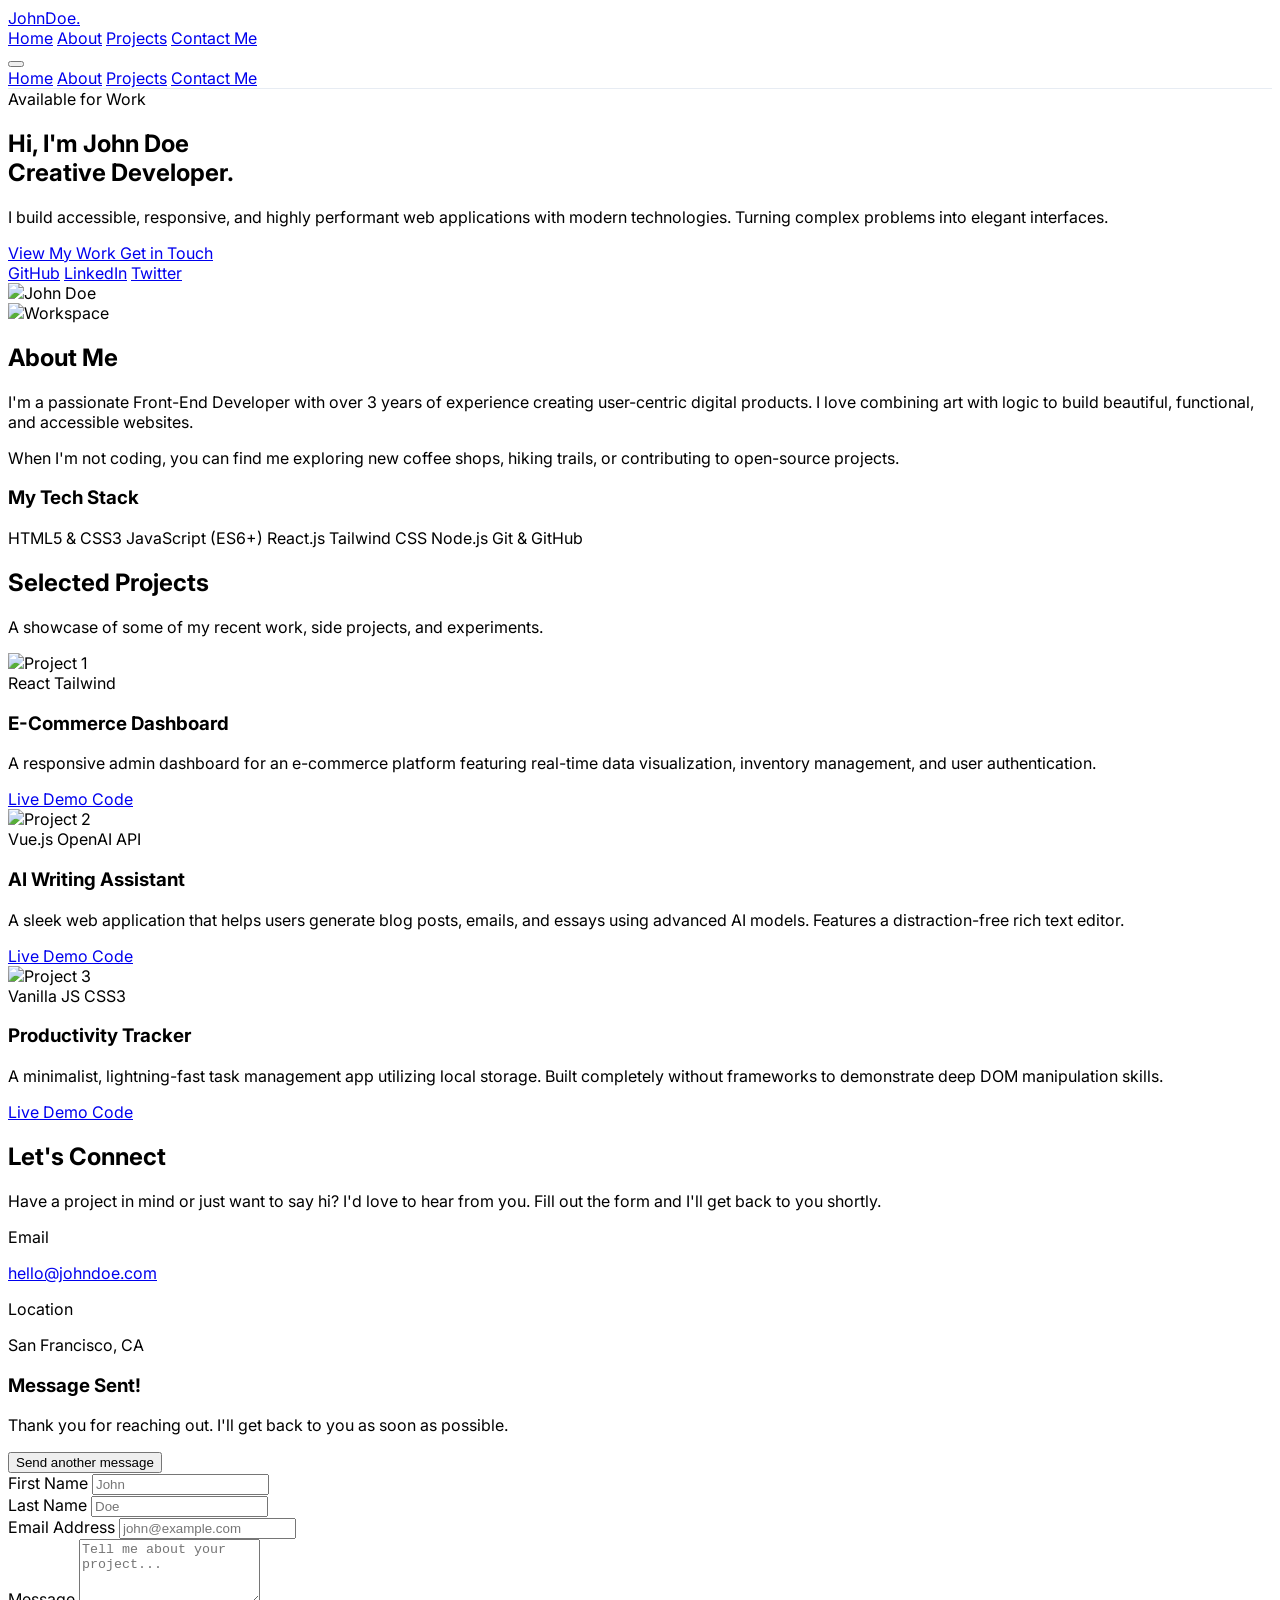
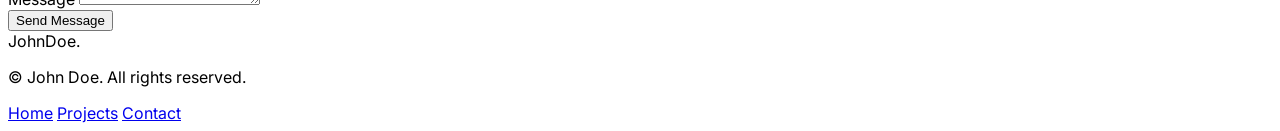
==== index.html @ 9e0f0db7 "Rename modern_portfolio.html to index.html" ====
<!DOCTYPE html>
<html lang="en" class="scroll-smooth">
<head>
    <meta charset="UTF-8">
    <meta name="viewport" content="width=device-width, initial-scale=1.0">
    <title>My Portfolio</title>
    <!-- Tailwind CSS -->
    <script src="https://cdn.tailwindcss.com"></script>
    <!-- Google Fonts: Inter -->
    <link href="https://fonts.googleapis.com/css2?family=Inter:wght@300;400;500;600;700&display=swap" rel="stylesheet">
    <!-- Lucide Icons -->
    <script src="https://unpkg.com/lucide@latest"></script>
    
    <script>
        tailwind.config = {
            theme: {
                extend: {
                    fontFamily: {
                        sans: ['Inter', 'sans-serif'],
                    },
                    colors: {
                        brand: {
                            50: '#eff6ff',
                            100: '#dbeafe',
                            500: '#3b82f6',
                            600: '#2563eb',
                            900: '#1e3a8a',
                        }
                    }
                }
            }
        }
    </script>
    <style>
        /* Custom styles for things Tailwind is too verbose for */
        body { font-family: 'Inter', sans-serif; }
        .glass-nav {
            background: rgba(255, 255, 255, 0.8);
            backdrop-filter: blur(10px);
            border-bottom: 1px solid rgba(226, 232, 240, 0.8);
        }
    </style>
</head>
<body class="bg-slate-50 text-slate-900 antialiased selection:bg-brand-500 selection:text-white">

    <!-- Navigation -->
    <nav class="fixed w-full z-50 glass-nav transition-all duration-300">
        <div class="max-w-6xl mx-auto px-4 sm:px-6 lg:px-8">
            <div class="flex justify-between items-center h-16">
                <!-- Logo -->
                <div class="flex-shrink-0 flex items-center">
                    <a href="#home" class="text-xl font-bold text-slate-800 tracking-tight">John<span class="text-brand-600">Doe.</span></a>
                </div>
                <!-- Desktop Menu -->
                <div class="hidden md:flex space-x-8 items-center">
                    <a href="#home" class="text-sm font-medium text-slate-600 hover:text-brand-600 transition-colors">Home</a>
                    <a href="#about" class="text-sm font-medium text-slate-600 hover:text-brand-600 transition-colors">About</a>
                    <a href="#projects" class="text-sm font-medium text-slate-600 hover:text-brand-600 transition-colors">Projects</a>
                    <a href="#contact" class="px-4 py-2 text-sm font-medium text-white bg-slate-900 hover:bg-brand-600 rounded-lg transition-all shadow-sm">Contact Me</a>
                </div>
                <!-- Mobile Menu Button -->
                <div class="md:hidden flex items-center">
                    <button id="mobile-menu-btn" class="text-slate-600 hover:text-slate-900 focus:outline-none p-2">
                        <i data-lucide="menu" class="w-6 h-6"></i>
                    </button>
                </div>
            </div>
        </div>
        <!-- Mobile Menu (Hidden by default) -->
        <div id="mobile-menu" class="hidden md:hidden bg-white border-t border-slate-100 shadow-lg absolute w-full">
            <div class="px-4 pt-2 pb-6 space-y-2 flex flex-col">
                <a href="#home" class="mobile-link block px-3 py-3 text-base font-medium text-slate-700 hover:text-brand-600 hover:bg-slate-50 rounded-md">Home</a>
                <a href="#about" class="mobile-link block px-3 py-3 text-base font-medium text-slate-700 hover:text-brand-600 hover:bg-slate-50 rounded-md">About</a>
                <a href="#projects" class="mobile-link block px-3 py-3 text-base font-medium text-slate-700 hover:text-brand-600 hover:bg-slate-50 rounded-md">Projects</a>
                <a href="#contact" class="mobile-link block px-3 py-3 text-base font-medium text-brand-600 hover:bg-brand-50 rounded-md">Contact Me</a>
            </div>
        </div>
    </nav>

    <!-- Hero Section -->
    <section id="home" class="pt-32 pb-20 md:pt-40 md:pb-28 max-w-6xl mx-auto px-4 sm:px-6 lg:px-8 min-h-screen flex items-center">
        <div class="flex flex-col-reverse md:flex-row items-center justify-between gap-12 w-full">
            <!-- Text Content -->
            <div class="flex-1 text-center md:text-left">
                <span class="inline-block py-1 px-3 rounded-full bg-brand-100 text-brand-600 text-sm font-semibold mb-4 tracking-wide">Available for Work</span>
                <h1 class="text-4xl sm:text-5xl lg:text-6xl font-extrabold text-slate-900 leading-tight mb-6">
                    Hi, I'm <span class="text-transparent bg-clip-text bg-gradient-to-r from-brand-600 to-blue-400">John Doe</span><br>
                    Creative Developer.
                </h1>
                <p class="text-lg sm:text-xl text-slate-600 mb-8 max-w-2xl mx-auto md:mx-0">
                    I build accessible, responsive, and highly performant web applications with modern technologies. Turning complex problems into elegant interfaces.
                </p>
                <div class="flex flex-col sm:flex-row gap-4 justify-center md:justify-start">
                    <a href="#projects" class="px-8 py-3.5 text-base font-medium text-white bg-slate-900 hover:bg-brand-600 rounded-xl transition-all shadow-md hover:shadow-lg flex items-center justify-center gap-2">
                        View My Work <i data-lucide="arrow-right" class="w-4 h-4"></i>
                    </a>
                    <a href="#contact" class="px-8 py-3.5 text-base font-medium text-slate-700 bg-white border border-slate-200 hover:border-slate-300 hover:bg-slate-50 rounded-xl transition-all shadow-sm flex items-center justify-center">
                        Get in Touch
                    </a>
                </div>
                
                <!-- Social Links -->
                <div class="mt-10 flex items-center justify-center md:justify-start gap-6">
                    <a href="#" class="text-slate-400 hover:text-slate-900 transition-colors"><i data-lucide="github" class="w-6 h-6"></i><span class="sr-only">GitHub</span></a>
                    <a href="#" class="text-slate-400 hover:text-[#0A66C2] transition-colors"><i data-lucide="linkedin" class="w-6 h-6"></i><span class="sr-only">LinkedIn</span></a>
                    <a href="#" class="text-slate-400 hover:text-[#1DA1F2] transition-colors"><i data-lucide="twitter" class="w-6 h-6"></i><span class="sr-only">Twitter</span></a>
                </div>
            </div>
            
            <!-- Profile Picture Placeholder -->
            <div class="flex-1 w-full max-w-md md:max-w-full flex justify-center md:justify-end relative">
                <!-- Decorative blob/background -->
                <div class="absolute w-72 h-72 bg-brand-100 rounded-full mix-blend-multiply filter blur-2xl opacity-70 animate-blob"></div>
                <div class="absolute w-72 h-72 bg-blue-100 rounded-full mix-blend-multiply filter blur-2xl opacity-70 animate-blob animation-delay-2000 -bottom-8 -left-4"></div>
                
                <!-- Actual Image -->
                <img src="https://placehold.co/500x500/cbd5e1/475569?text=Profile\nPicture" alt="John Doe" class="relative z-10 w-64 h-64 sm:w-80 sm:h-80 object-cover rounded-3xl shadow-2xl border-4 border-white rotate-3 hover:rotate-0 transition-transform duration-500">
            </div>
        </div>
    </section>

    <!-- About Section -->
    <section id="about" class="py-20 bg-white border-y border-slate-100">
        <div class="max-w-6xl mx-auto px-4 sm:px-6 lg:px-8">
            <div class="grid grid-cols-1 md:grid-cols-2 gap-12 items-center">
                <div class="order-2 md:order-1">
                    <img src="https://placehold.co/600x700/f8fafc/64748b?text=Workspace\nImage" alt="Workspace" class="rounded-3xl shadow-lg w-full h-auto object-cover">
                </div>
                <div class="order-1 md:order-2">
                    <h2 class="text-3xl font-bold text-slate-900 mb-6 relative inline-block">
                        About Me
                        <span class="absolute -bottom-2 left-0 w-1/2 h-1 bg-brand-500 rounded-full"></span>
                    </h2>
                    <p class="text-slate-600 text-lg mb-6 leading-relaxed">
                        I'm a passionate Front-End Developer with over 3 years of experience creating user-centric digital products. I love combining art with logic to build beautiful, functional, and accessible websites.
                    </p>
                    <p class="text-slate-600 text-lg mb-8 leading-relaxed">
                        When I'm not coding, you can find me exploring new coffee shops, hiking trails, or contributing to open-source projects.
                    </p>
                    
                    <h3 class="text-xl font-semibold text-slate-900 mb-4">My Tech Stack</h3>
                    <div class="flex flex-wrap gap-3">
                        <span class="px-4 py-2 bg-slate-100 text-slate-700 rounded-lg text-sm font-medium hover:bg-brand-50 hover:text-brand-600 transition-colors cursor-default">HTML5 & CSS3</span>
                        <span class="px-4 py-2 bg-slate-100 text-slate-700 rounded-lg text-sm font-medium hover:bg-brand-50 hover:text-brand-600 transition-colors cursor-default">JavaScript (ES6+)</span>
                        <span class="px-4 py-2 bg-slate-100 text-slate-700 rounded-lg text-sm font-medium hover:bg-brand-50 hover:text-brand-600 transition-colors cursor-default">React.js</span>
                        <span class="px-4 py-2 bg-slate-100 text-slate-700 rounded-lg text-sm font-medium hover:bg-brand-50 hover:text-brand-600 transition-colors cursor-default">Tailwind CSS</span>
                        <span class="px-4 py-2 bg-slate-100 text-slate-700 rounded-lg text-sm font-medium hover:bg-brand-50 hover:text-brand-600 transition-colors cursor-default">Node.js</span>
                        <span class="px-4 py-2 bg-slate-100 text-slate-700 rounded-lg text-sm font-medium hover:bg-brand-50 hover:text-brand-600 transition-colors cursor-default">Git & GitHub</span>
                    </div>
                </div>
            </div>
        </div>
    </section>

    <!-- Projects Section -->
    <section id="projects" class="py-24 bg-slate-50">
        <div class="max-w-6xl mx-auto px-4 sm:px-6 lg:px-8">
            <div class="text-center max-w-2xl mx-auto mb-16">
                <h2 class="text-3xl font-bold text-slate-900 mb-4 relative inline-block">
                    Selected Projects
                    <span class="absolute -bottom-2 left-1/4 w-1/2 h-1 bg-brand-500 rounded-full"></span>
                </h2>
                <p class="text-slate-600 text-lg mt-4">A showcase of some of my recent work, side projects, and experiments.</p>
            </div>

            <!-- Projects Grid -->
            <div class="grid grid-cols-1 md:grid-cols-2 lg:grid-cols-3 gap-8">
                
                <!-- Project 1 -->
                <div class="bg-white rounded-2xl overflow-hidden shadow-sm hover:shadow-xl transition-all duration-300 group flex flex-col h-full border border-slate-100 hover:-translate-y-1">
                    <div class="relative overflow-hidden aspect-video">
                        <img src="https://placehold.co/600x400/e2e8f0/475569?text=E-Commerce+Dashboard" alt="Project 1" class="w-full h-full object-cover group-hover:scale-105 transition-transform duration-500">
                        <div class="absolute inset-0 bg-slate-900/10 group-hover:bg-transparent transition-colors"></div>
                    </div>
                    <div class="p-6 flex-1 flex flex-col">
                        <div class="flex gap-2 mb-3">
                            <span class="text-xs font-semibold px-2.5 py-1 bg-brand-50 text-brand-600 rounded-md">React</span>
                            <span class="text-xs font-semibold px-2.5 py-1 bg-slate-100 text-slate-600 rounded-md">Tailwind</span>
                        </div>
                        <h3 class="text-xl font-bold text-slate-900 mb-2 group-hover:text-brand-600 transition-colors">E-Commerce Dashboard</h3>
                        <p class="text-slate-600 mb-6 flex-1 text-sm leading-relaxed">A responsive admin dashboard for an e-commerce platform featuring real-time data visualization, inventory management, and user authentication.</p>
                        <div class="flex items-center gap-4 mt-auto pt-4 border-t border-slate-100">
                            <a href="#" class="flex items-center gap-1.5 text-sm font-medium text-slate-900 hover:text-brand-600 transition-colors">
                                <i data-lucide="external-link" class="w-4 h-4"></i> Live Demo
                            </a>
                            <a href="#" class="flex items-center gap-1.5 text-sm font-medium text-slate-500 hover:text-slate-900 transition-colors">
                                <i data-lucide="github" class="w-4 h-4"></i> Code
                            </a>
                        </div>
                    </div>
                </div>

                <!-- Project 2 -->
                <div class="bg-white rounded-2xl overflow-hidden shadow-sm hover:shadow-xl transition-all duration-300 group flex flex-col h-full border border-slate-100 hover:-translate-y-1">
                    <div class="relative overflow-hidden aspect-video">
                        <img src="https://placehold.co/600x400/e2e8f0/475569?text=AI+Writing+Tool" alt="Project 2" class="w-full h-full object-cover group-hover:scale-105 transition-transform duration-500">
                        <div class="absolute inset-0 bg-slate-900/10 group-hover:bg-transparent transition-colors"></div>
                    </div>
                    <div class="p-6 flex-1 flex flex-col">
                        <div class="flex gap-2 mb-3">
                            <span class="text-xs font-semibold px-2.5 py-1 bg-brand-50 text-brand-600 rounded-md">Vue.js</span>
                            <span class="text-xs font-semibold px-2.5 py-1 bg-slate-100 text-slate-600 rounded-md">OpenAI API</span>
                        </div>
                        <h3 class="text-xl font-bold text-slate-900 mb-2 group-hover:text-brand-600 transition-colors">AI Writing Assistant</h3>
                        <p class="text-slate-600 mb-6 flex-1 text-sm leading-relaxed">A sleek web application that helps users generate blog posts, emails, and essays using advanced AI models. Features a distraction-free rich text editor.</p>
                        <div class="flex items-center gap-4 mt-auto pt-4 border-t border-slate-100">
                            <a href="#" class="flex items-center gap-1.5 text-sm font-medium text-slate-900 hover:text-brand-600 transition-colors">
                                <i data-lucide="external-link" class="w-4 h-4"></i> Live Demo
                            </a>
                            <a href="#" class="flex items-center gap-1.5 text-sm font-medium text-slate-500 hover:text-slate-900 transition-colors">
                                <i data-lucide="github" class="w-4 h-4"></i> Code
                            </a>
                        </div>
                    </div>
                </div>

                <!-- Project 3 -->
                <div class="bg-white rounded-2xl overflow-hidden shadow-sm hover:shadow-xl transition-all duration-300 group flex flex-col h-full border border-slate-100 hover:-translate-y-1">
                    <div class="relative overflow-hidden aspect-video">
                        <img src="https://placehold.co/600x400/e2e8f0/475569?text=Task+Manager" alt="Project 3" class="w-full h-full object-cover group-hover:scale-105 transition-transform duration-500">
                        <div class="absolute inset-0 bg-slate-900/10 group-hover:bg-transparent transition-colors"></div>
                    </div>
                    <div class="p-6 flex-1 flex flex-col">
                        <div class="flex gap-2 mb-3">
                            <span class="text-xs font-semibold px-2.5 py-1 bg-brand-50 text-brand-600 rounded-md">Vanilla JS</span>
                            <span class="text-xs font-semibold px-2.5 py-1 bg-slate-100 text-slate-600 rounded-md">CSS3</span>
                        </div>
                        <h3 class="text-xl font-bold text-slate-900 mb-2 group-hover:text-brand-600 transition-colors">Productivity Tracker</h3>
                        <p class="text-slate-600 mb-6 flex-1 text-sm leading-relaxed">A minimalist, lightning-fast task management app utilizing local storage. Built completely without frameworks to demonstrate deep DOM manipulation skills.</p>
                        <div class="flex items-center gap-4 mt-auto pt-4 border-t border-slate-100">
                            <a href="#" class="flex items-center gap-1.5 text-sm font-medium text-slate-900 hover:text-brand-600 transition-colors">
                                <i data-lucide="external-link" class="w-4 h-4"></i> Live Demo
                            </a>
                            <a href="#" class="flex items-center gap-1.5 text-sm font-medium text-slate-500 hover:text-slate-900 transition-colors">
                                <i data-lucide="github" class="w-4 h-4"></i> Code
                            </a>
                        </div>
                    </div>
                </div>

            </div>
        </div>
    </section>

    <!-- Contact Section -->
    <section id="contact" class="py-24 bg-white">
        <div class="max-w-4xl mx-auto px-4 sm:px-6 lg:px-8">
            <div class="bg-slate-900 rounded-3xl overflow-hidden shadow-2xl flex flex-col md:flex-row">
                
                <!-- Contact Info -->
                <div class="p-10 md:p-12 md:w-2/5 bg-brand-600 text-white flex flex-col justify-between">
                    <div>
                        <h2 class="text-3xl font-bold mb-4">Let's Connect</h2>
                        <p class="text-brand-100 mb-8 leading-relaxed">Have a project in mind or just want to say hi? I'd love to hear from you. Fill out the form and I'll get back to you shortly.</p>
                        
                        <div class="space-y-6">
                            <div class="flex items-start gap-4">
                                <i data-lucide="mail" class="w-6 h-6 text-brand-200 mt-1"></i>
                                <div>
                                    <p class="text-sm text-brand-200 font-medium">Email</p>
                                    <a href="mailto:hello@johndoe.com" class="text-lg hover:underline decoration-2 underline-offset-4">hello@johndoe.com</a>
                                </div>
                            </div>
                            <div class="flex items-start gap-4">
                                <i data-lucide="map-pin" class="w-6 h-6 text-brand-200 mt-1"></i>
                                <div>
                                    <p class="text-sm text-brand-200 font-medium">Location</p>
                                    <p class="text-lg">San Francisco, CA</p>
                                </div>
                            </div>
                        </div>
                    </div>
                    
                    <div class="mt-12 flex gap-4">
                        <a href="#" class="w-10 h-10 rounded-full bg-brand-500 flex items-center justify-center hover:bg-white hover:text-brand-600 transition-colors"><i data-lucide="github" class="w-5 h-5"></i></a>
                        <a href="#" class="w-10 h-10 rounded-full bg-brand-500 flex items-center justify-center hover:bg-white hover:text-brand-600 transition-colors"><i data-lucide="linkedin" class="w-5 h-5"></i></a>
                    </div>
                </div>

                <!-- Contact Form -->
                <div class="p-10 md:p-12 md:w-3/5 bg-white">
                    
                    <!-- Success Message (Hidden by default) -->
                    <div id="form-success" class="hidden h-full flex-col items-center justify-center text-center space-y-4 py-8">
                        <div class="w-16 h-16 bg-green-100 text-green-500 rounded-full flex items-center justify-center mb-4 mx-auto">
                            <i data-lucide="check" class="w-8 h-8"></i>
                        </div>
                        <h3 class="text-2xl font-bold text-slate-900">Message Sent!</h3>
                        <p class="text-slate-600">Thank you for reaching out. I'll get back to you as soon as possible.</p>
                        <button onclick="resetForm()" class="mt-6 text-brand-600 font-medium hover:underline">Send another message</button>
                    </div>

                    <!-- Actual Form -->
                    <form id="contact-form" class="space-y-6">
                        <div class="grid grid-cols-1 sm:grid-cols-2 gap-6">
                            <div class="space-y-2">
                                <label for="firstName" class="text-sm font-medium text-slate-700 block">First Name</label>
                                <input type="text" id="firstName" required class="w-full px-4 py-3 rounded-lg border border-slate-200 focus:border-brand-500 focus:ring-2 focus:ring-brand-200 outline-none transition-all bg-slate-50 focus:bg-white" placeholder="John">
                            </div>
                            <div class="space-y-2">
                                <label for="lastName" class="text-sm font-medium text-slate-700 block">Last Name</label>
                                <input type="text" id="lastName" required class="w-full px-4 py-3 rounded-lg border border-slate-200 focus:border-brand-500 focus:ring-2 focus:ring-brand-200 outline-none transition-all bg-slate-50 focus:bg-white" placeholder="Doe">
                            </div>
                        </div>
                        
                        <div class="space-y-2">
                            <label for="email" class="text-sm font-medium text-slate-700 block">Email Address</label>
                            <input type="email" id="email" required class="w-full px-4 py-3 rounded-lg border border-slate-200 focus:border-brand-500 focus:ring-2 focus:ring-brand-200 outline-none transition-all bg-slate-50 focus:bg-white" placeholder="john@example.com">
                        </div>
                        
                        <div class="space-y-2">
                            <label for="message" class="text-sm font-medium text-slate-700 block">Message</label>
                            <textarea id="message" rows="4" required class="w-full px-4 py-3 rounded-lg border border-slate-200 focus:border-brand-500 focus:ring-2 focus:ring-brand-200 outline-none transition-all bg-slate-50 focus:bg-white resize-none" placeholder="Tell me about your project..."></textarea>
                        </div>
                        
                        <button type="submit" class="w-full py-4 px-6 text-white font-medium bg-slate-900 hover:bg-brand-600 rounded-lg transition-all shadow-md hover:shadow-lg flex justify-center items-center gap-2 group">
                            Send Message
                            <i data-lucide="send" class="w-4 h-4 group-hover:translate-x-1 group-hover:-translate-y-1 transition-transform"></i>
                        </button>
                    </form>
                </div>
                
            </div>
        </div>
    </section>

    <!-- Footer -->
    <footer class="bg-slate-900 text-slate-400 py-12 border-t border-slate-800 text-center">
        <div class="max-w-6xl mx-auto px-4 sm:px-6 lg:px-8 flex flex-col md:flex-row justify-between items-center gap-6">
            <div class="text-xl font-bold text-white tracking-tight">John<span class="text-brand-500">Doe.</span></div>
            <p class="text-sm">&copy; <span id="year"></span> John Doe. All rights reserved.</p>
            <div class="flex items-center gap-4">
                <a href="#home" class="hover:text-white transition-colors">Home</a>
                <a href="#projects" class="hover:text-white transition-colors">Projects</a>
                <a href="#contact" class="hover:text-white transition-colors">Contact</a>
            </div>
        </div>
    </footer>

    <!-- JavaScript -->
    <script>
        // Initialize Lucide Icons
        lucide.createIcons();

        // Set dynamic year in footer
        document.getElementById('year').textContent = new Date().getFullYear();

        // Mobile Menu Toggle logic
        const mobileMenuBtn = document.getElementById('mobile-menu-btn');
        const mobileMenu = document.getElementById('mobile-menu');
        const mobileLinks = document.querySelectorAll('.mobile-link');
        let isMenuOpen = false;

        function toggleMenu() {
            isMenuOpen = !isMenuOpen;
            if (isMenuOpen) {
                mobileMenu.classList.remove('hidden');
                // Change icon to 'x'
                mobileMenuBtn.innerHTML = '<i data-lucide="x" class="w-6 h-6"></i>';
            } else {
                mobileMenu.classList.add('hidden');
                // Change icon back to 'menu'
                mobileMenuBtn.innerHTML = '<i data-lucide="menu" class="w-6 h-6"></i>';
            }
            lucide.createIcons(); // Re-initialize icons inside button
        }

        mobileMenuBtn.addEventListener('click', toggleMenu);

        // Close mobile menu when a link is clicked
        mobileLinks.forEach(link => {
            link.addEventListener('click', () => {
                if(isMenuOpen) toggleMenu();
            });
        });

        // Contact Form Handling (Simulation)
        const contactForm = document.getElementById('contact-form');
        const formSuccess = document.getElementById('form-success');

        contactForm.addEventListener('submit', function(e) {
            e.preventDefault();
            // In a real app, you would send data to a backend here (e.g. via fetch to Formspree or a custom API)
            
            // Hide form, show success message
            contactForm.classList.add('hidden');
            formSuccess.classList.remove('hidden');
            formSuccess.classList.add('flex');
        });

        // Reset form function for the "Send another message" button
        window.resetForm = function() {
            contactForm.reset();
            formSuccess.classList.add('hidden');
            formSuccess.classList.remove('flex');
            contactForm.classList.remove('hidden');
        };

        // Add shadow to navbar on scroll
        const nav = document.querySelector('nav');
        window.addEventListener('scroll', () => {
            if (window.scrollY > 20) {
                nav.classList.add('shadow-sm');
            } else {
                nav.classList.remove('shadow-sm');
            }
        });
    </script>
</body>
</html>
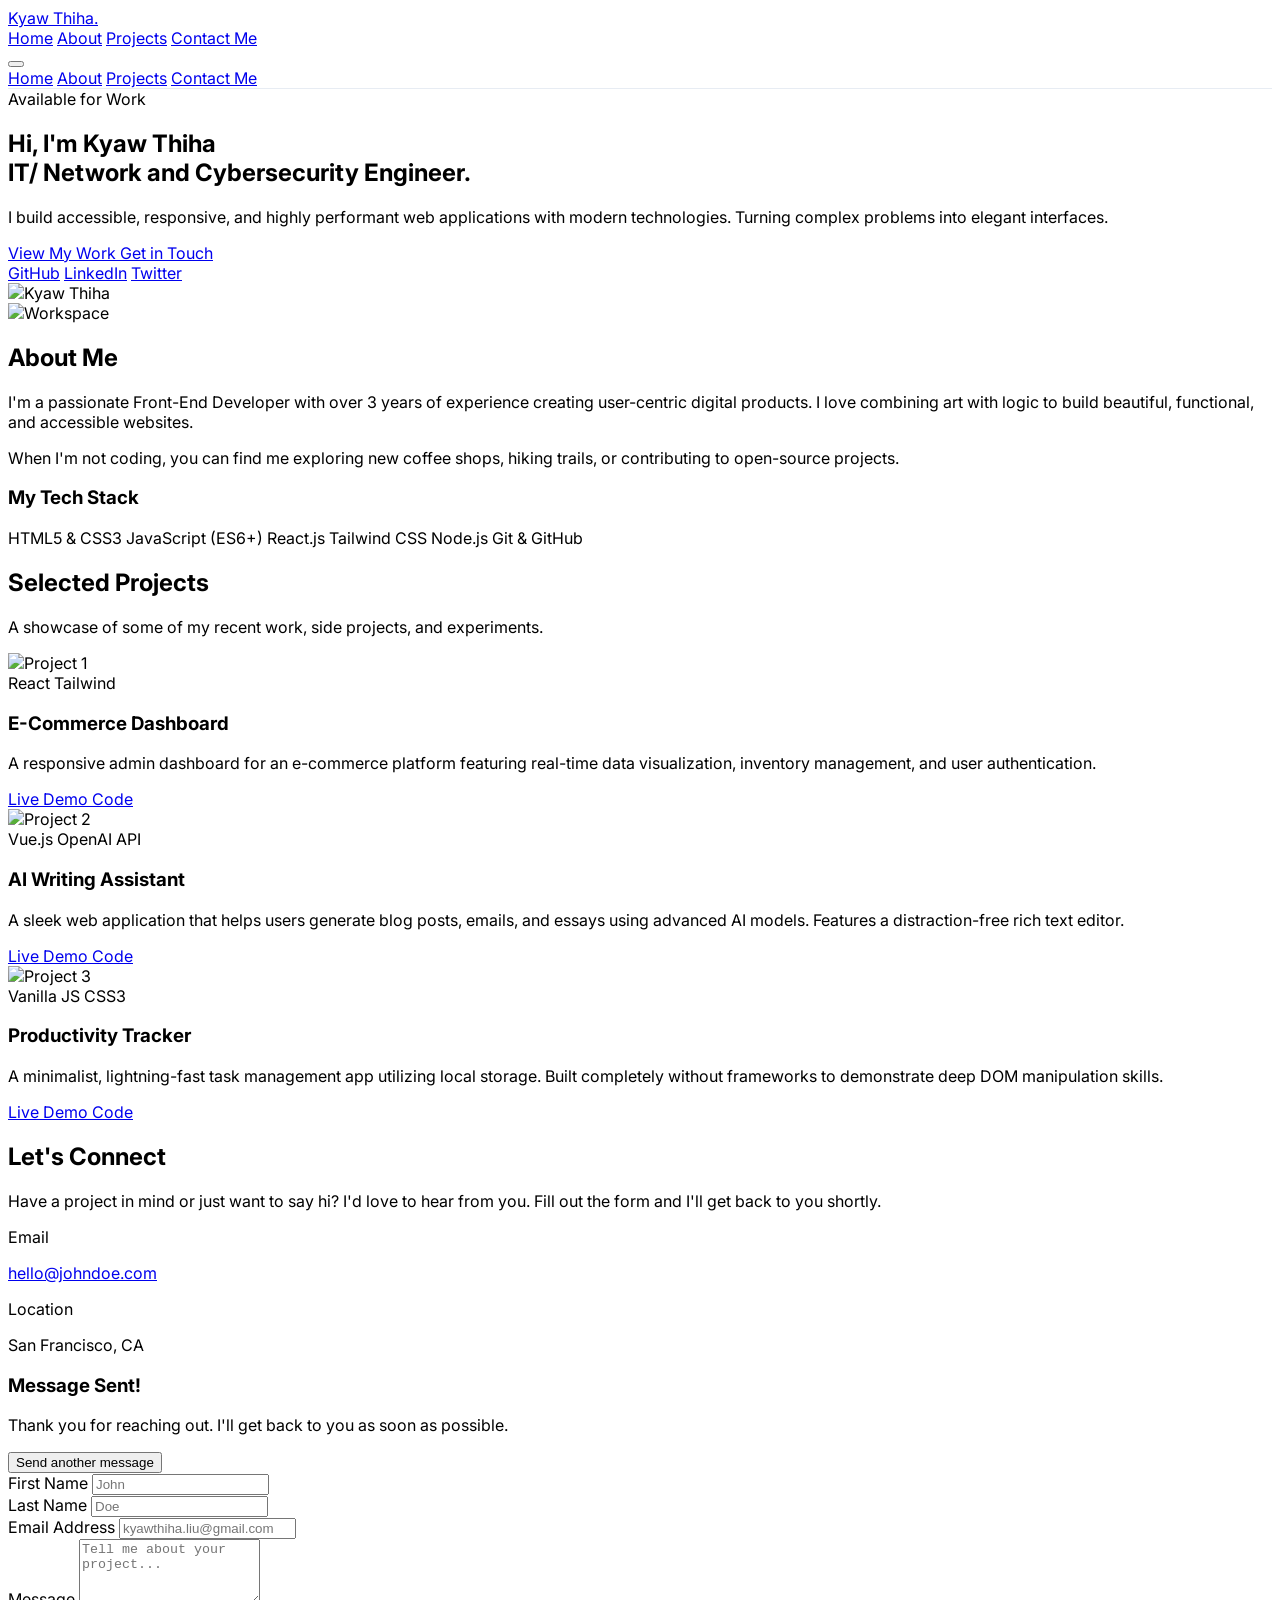
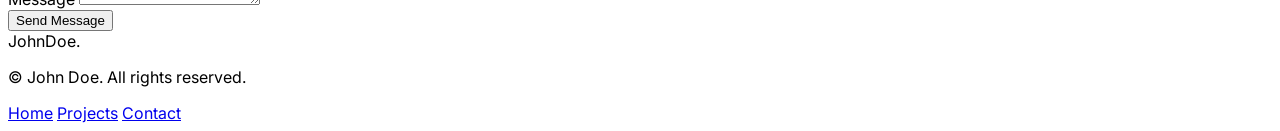
==== commit 01af2629: "Update personal information in index.html" ====
--- a/index.html
+++ b/index.html
@@ -49,7 +49,7 @@
             <div class="flex justify-between items-center h-16">
                 <!-- Logo -->
                 <div class="flex-shrink-0 flex items-center">
-                    <a href="#home" class="text-xl font-bold text-slate-800 tracking-tight">John<span class="text-brand-600">Doe.</span></a>
+                    <a href="#home" class="text-xl font-bold text-slate-800 tracking-tight">Kyaw<span class="text-brand-600"> Thiha.</span></a>
                 </div>
                 <!-- Desktop Menu -->
                 <div class="hidden md:flex space-x-8 items-center">
@@ -84,8 +84,8 @@
             <div class="flex-1 text-center md:text-left">
                 <span class="inline-block py-1 px-3 rounded-full bg-brand-100 text-brand-600 text-sm font-semibold mb-4 tracking-wide">Available for Work</span>
                 <h1 class="text-4xl sm:text-5xl lg:text-6xl font-extrabold text-slate-900 leading-tight mb-6">
-                    Hi, I'm <span class="text-transparent bg-clip-text bg-gradient-to-r from-brand-600 to-blue-400">John Doe</span><br>
-                    Creative Developer.
+                    Hi, I'm <span class="text-transparent bg-clip-text bg-gradient-to-r from-brand-600 to-blue-400">Kyaw Thiha </span><br>
+                    IT/ Network and Cybersecurity Engineer.
                 </h1>
                 <p class="text-lg sm:text-xl text-slate-600 mb-8 max-w-2xl mx-auto md:mx-0">
                     I build accessible, responsive, and highly performant web applications with modern technologies. Turning complex problems into elegant interfaces.
@@ -114,7 +114,7 @@
                 <div class="absolute w-72 h-72 bg-blue-100 rounded-full mix-blend-multiply filter blur-2xl opacity-70 animate-blob animation-delay-2000 -bottom-8 -left-4"></div>
                 
                 <!-- Actual Image -->
-                <img src="https://placehold.co/500x500/cbd5e1/475569?text=Profile\nPicture" alt="John Doe" class="relative z-10 w-64 h-64 sm:w-80 sm:h-80 object-cover rounded-3xl shadow-2xl border-4 border-white rotate-3 hover:rotate-0 transition-transform duration-500">
+                <img src="https://placehold.co/500x500/cbd5e1/475569?text=Profile\nPicture" alt="Kyaw Thiha" class="relative z-10 w-64 h-64 sm:w-80 sm:h-80 object-cover rounded-3xl shadow-2xl border-4 border-white rotate-3 hover:rotate-0 transition-transform duration-500">
             </div>
         </div>
     </section>
@@ -305,7 +305,7 @@
                         
                         <div class="space-y-2">
                             <label for="email" class="text-sm font-medium text-slate-700 block">Email Address</label>
-                            <input type="email" id="email" required class="w-full px-4 py-3 rounded-lg border border-slate-200 focus:border-brand-500 focus:ring-2 focus:ring-brand-200 outline-none transition-all bg-slate-50 focus:bg-white" placeholder="john@example.com">
+                            <input type="email" id="email" required class="w-full px-4 py-3 rounded-lg border border-slate-200 focus:border-brand-500 focus:ring-2 focus:ring-brand-200 outline-none transition-all bg-slate-50 focus:bg-white" placeholder="kyawthiha.liu@gmail.com">
                         </div>
                         
                         <div class="space-y-2">
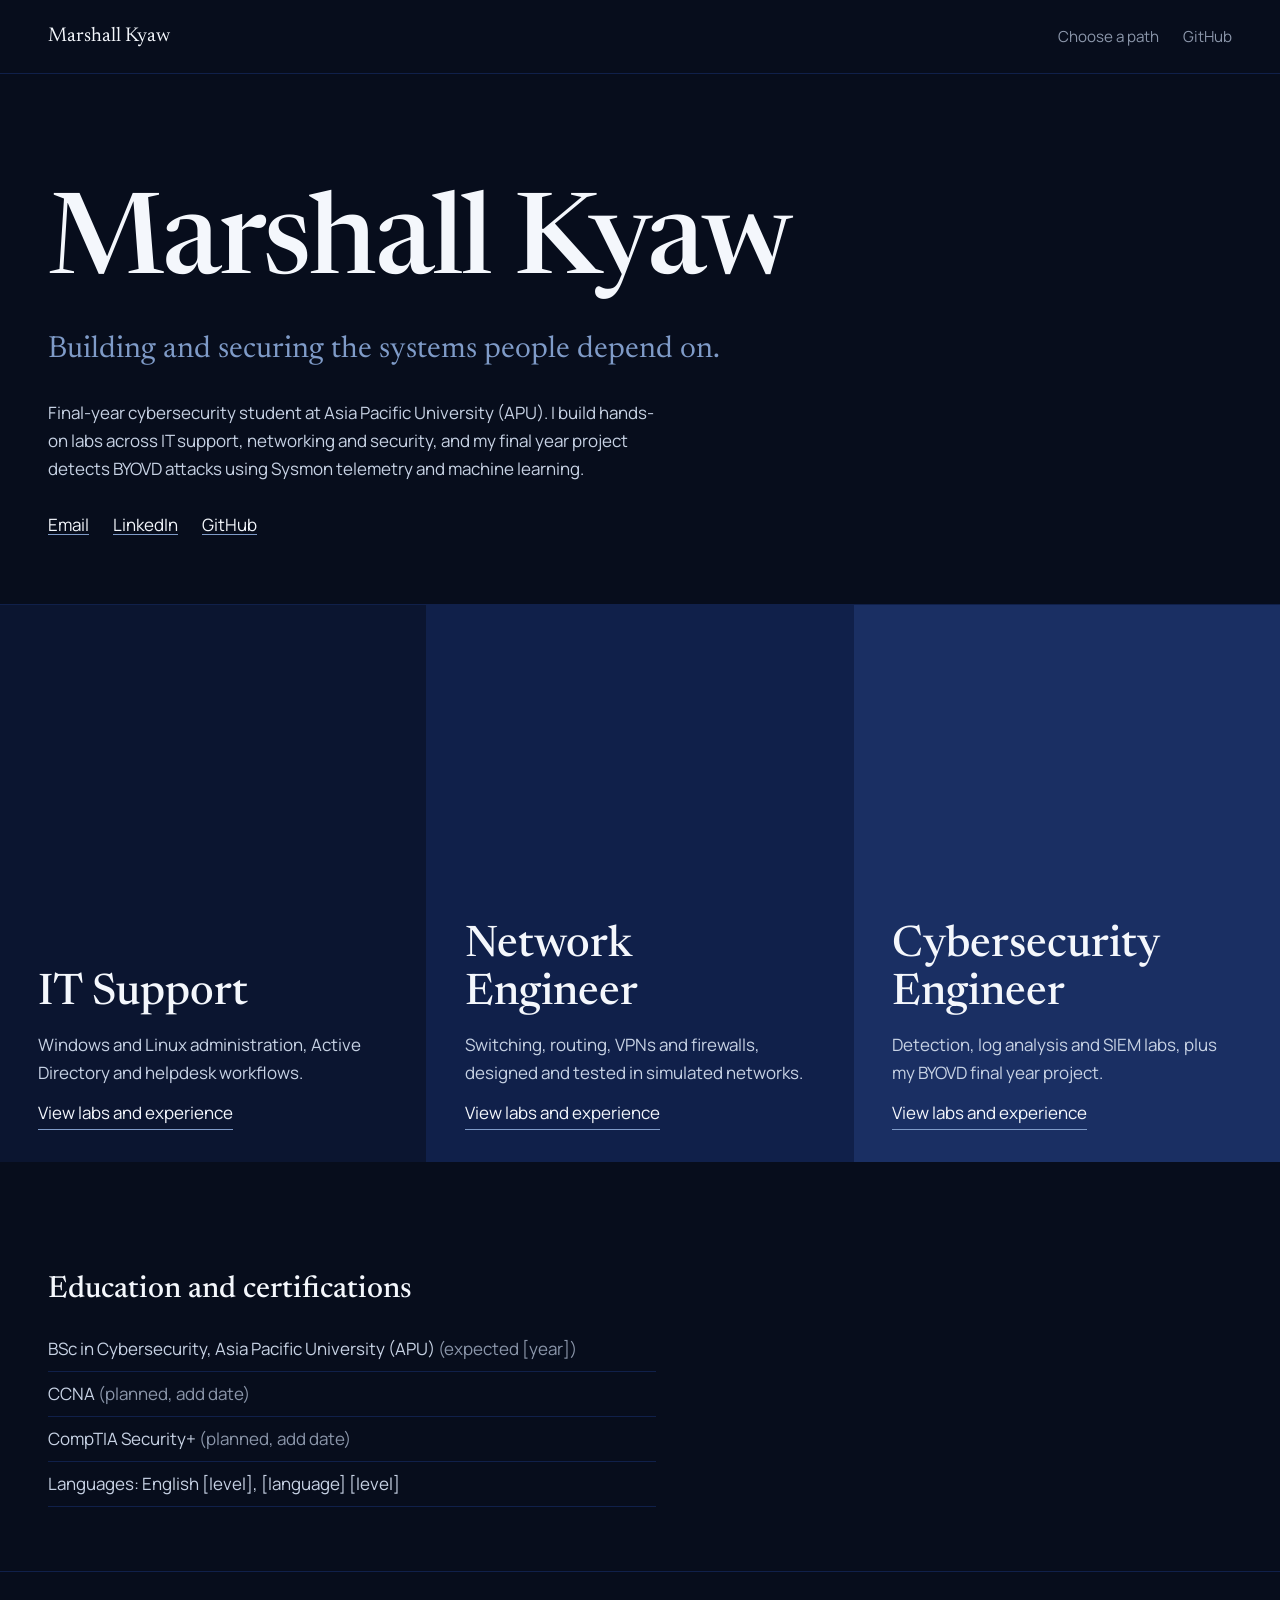
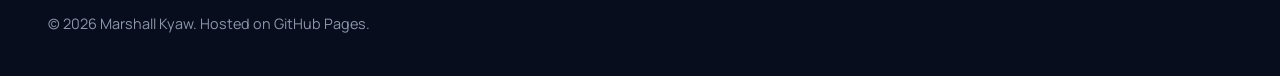
==== commit 1ab23af3: "Add files via upload" ====
--- a/index.html
+++ b/index.html
@@ -1,410 +1,23 @@
-<!DOCTYPE html>
-<html lang="en" class="scroll-smooth">
-<head>
-    <meta charset="UTF-8">
-    <meta name="viewport" content="width=device-width, initial-scale=1.0">
-    <title>My Portfolio</title>
-    <!-- Tailwind CSS -->
-    <script src="https://cdn.tailwindcss.com"></script>
-    <!-- Google Fonts: Inter -->
-    <link href="https://fonts.googleapis.com/css2?family=Inter:wght@300;400;500;600;700&display=swap" rel="stylesheet">
-    <!-- Lucide Icons -->
-    <script src="https://unpkg.com/lucide@latest"></script>
-    
-    <script>
-        tailwind.config = {
-            theme: {
-                extend: {
-                    fontFamily: {
-                        sans: ['Inter', 'sans-serif'],
-                    },
-                    colors: {
-                        brand: {
-                            50: '#eff6ff',
-                            100: '#dbeafe',
-                            500: '#3b82f6',
-                            600: '#2563eb',
-                            900: '#1e3a8a',
-                        }
-                    }
-                }
-            }
-        }
-    </script>
-    <style>
-        /* Custom styles for things Tailwind is too verbose for */
-        body { font-family: 'Inter', sans-serif; }
-        .glass-nav {
-            background: rgba(255, 255, 255, 0.8);
-            backdrop-filter: blur(10px);
-            border-bottom: 1px solid rgba(226, 232, 240, 0.8);
-        }
-    </style>
-</head>
-<body class="bg-slate-50 text-slate-900 antialiased selection:bg-brand-500 selection:text-white">
-
-    <!-- Navigation -->
-    <nav class="fixed w-full z-50 glass-nav transition-all duration-300">
-        <div class="max-w-6xl mx-auto px-4 sm:px-6 lg:px-8">
-            <div class="flex justify-between items-center h-16">
-                <!-- Logo -->
-                <div class="flex-shrink-0 flex items-center">
-                    <a href="#home" class="text-xl font-bold text-slate-800 tracking-tight">Kyaw<span class="text-brand-600"> Thiha.</span></a>
-                </div>
-                <!-- Desktop Menu -->
-                <div class="hidden md:flex space-x-8 items-center">
-                    <a href="#home" class="text-sm font-medium text-slate-600 hover:text-brand-600 transition-colors">Home</a>
-                    <a href="#about" class="text-sm font-medium text-slate-600 hover:text-brand-600 transition-colors">About</a>
-                    <a href="#projects" class="text-sm font-medium text-slate-600 hover:text-brand-600 transition-colors">Projects</a>
-                    <a href="#contact" class="px-4 py-2 text-sm font-medium text-white bg-slate-900 hover:bg-brand-600 rounded-lg transition-all shadow-sm">Contact Me</a>
-                </div>
-                <!-- Mobile Menu Button -->
-                <div class="md:hidden flex items-center">
-                    <button id="mobile-menu-btn" class="text-slate-600 hover:text-slate-900 focus:outline-none p-2">
-                        <i data-lucide="menu" class="w-6 h-6"></i>
-                    </button>
-                </div>
-            </div>
-        </div>
-        <!-- Mobile Menu (Hidden by default) -->
-        <div id="mobile-menu" class="hidden md:hidden bg-white border-t border-slate-100 shadow-lg absolute w-full">
-            <div class="px-4 pt-2 pb-6 space-y-2 flex flex-col">
-                <a href="#home" class="mobile-link block px-3 py-3 text-base font-medium text-slate-700 hover:text-brand-600 hover:bg-slate-50 rounded-md">Home</a>
-                <a href="#about" class="mobile-link block px-3 py-3 text-base font-medium text-slate-700 hover:text-brand-600 hover:bg-slate-50 rounded-md">About</a>
-                <a href="#projects" class="mobile-link block px-3 py-3 text-base font-medium text-slate-700 hover:text-brand-600 hover:bg-slate-50 rounded-md">Projects</a>
-                <a href="#contact" class="mobile-link block px-3 py-3 text-base font-medium text-brand-600 hover:bg-brand-50 rounded-md">Contact Me</a>
-            </div>
-        </div>
-    </nav>
-
-    <!-- Hero Section -->
-    <section id="home" class="pt-32 pb-20 md:pt-40 md:pb-28 max-w-6xl mx-auto px-4 sm:px-6 lg:px-8 min-h-screen flex items-center">
-        <div class="flex flex-col-reverse md:flex-row items-center justify-between gap-12 w-full">
-            <!-- Text Content -->
-            <div class="flex-1 text-center md:text-left">
-                <span class="inline-block py-1 px-3 rounded-full bg-brand-100 text-brand-600 text-sm font-semibold mb-4 tracking-wide">Available for Work</span>
-                <h1 class="text-4xl sm:text-5xl lg:text-6xl font-extrabold text-slate-900 leading-tight mb-6">
-                    Hi, I'm <span class="text-transparent bg-clip-text bg-gradient-to-r from-brand-600 to-blue-400">Kyaw Thiha </span><br>
-                    IT/ Network and Cybersecurity Engineer.
-                </h1>
-                <p class="text-lg sm:text-xl text-slate-600 mb-8 max-w-2xl mx-auto md:mx-0">
-                    I build accessible, responsive, and highly performant web applications with modern technologies. Turning complex problems into elegant interfaces.
-                </p>
-                <div class="flex flex-col sm:flex-row gap-4 justify-center md:justify-start">
-                    <a href="#projects" class="px-8 py-3.5 text-base font-medium text-white bg-slate-900 hover:bg-brand-600 rounded-xl transition-all shadow-md hover:shadow-lg flex items-center justify-center gap-2">
-                        View My Work <i data-lucide="arrow-right" class="w-4 h-4"></i>
-                    </a>
-                    <a href="#contact" class="px-8 py-3.5 text-base font-medium text-slate-700 bg-white border border-slate-200 hover:border-slate-300 hover:bg-slate-50 rounded-xl transition-all shadow-sm flex items-center justify-center">
-                        Get in Touch
-                    </a>
-                </div>
-                
-                <!-- Social Links -->
-                <div class="mt-10 flex items-center justify-center md:justify-start gap-6">
-                    <a href="#" class="text-slate-400 hover:text-slate-900 transition-colors"><i data-lucide="github" class="w-6 h-6"></i><span class="sr-only">GitHub</span></a>
-                    <a href="#" class="text-slate-400 hover:text-[#0A66C2] transition-colors"><i data-lucide="linkedin" class="w-6 h-6"></i><span class="sr-only">LinkedIn</span></a>
-                    <a href="#" class="text-slate-400 hover:text-[#1DA1F2] transition-colors"><i data-lucide="twitter" class="w-6 h-6"></i><span class="sr-only">Twitter</span></a>
-                </div>
-            </div>
-            
-            <!-- Profile Picture Placeholder -->
-            <div class="flex-1 w-full max-w-md md:max-w-full flex justify-center md:justify-end relative">
-                <!-- Decorative blob/background -->
-                <div class="absolute w-72 h-72 bg-brand-100 rounded-full mix-blend-multiply filter blur-2xl opacity-70 animate-blob"></div>
-                <div class="absolute w-72 h-72 bg-blue-100 rounded-full mix-blend-multiply filter blur-2xl opacity-70 animate-blob animation-delay-2000 -bottom-8 -left-4"></div>
-                
-                <!-- Actual Image -->
-                <img src="https://placehold.co/500x500/cbd5e1/475569?text=Profile\nPicture" alt="Kyaw Thiha" class="relative z-10 w-64 h-64 sm:w-80 sm:h-80 object-cover rounded-3xl shadow-2xl border-4 border-white rotate-3 hover:rotate-0 transition-transform duration-500">
-            </div>
-        </div>
-    </section>
-
-    <!-- About Section -->
-    <section id="about" class="py-20 bg-white border-y border-slate-100">
-        <div class="max-w-6xl mx-auto px-4 sm:px-6 lg:px-8">
-            <div class="grid grid-cols-1 md:grid-cols-2 gap-12 items-center">
-                <div class="order-2 md:order-1">
-                    <img src="https://placehold.co/600x700/f8fafc/64748b?text=Workspace\nImage" alt="Workspace" class="rounded-3xl shadow-lg w-full h-auto object-cover">
-                </div>
-                <div class="order-1 md:order-2">
-                    <h2 class="text-3xl font-bold text-slate-900 mb-6 relative inline-block">
-                        About Me
-                        <span class="absolute -bottom-2 left-0 w-1/2 h-1 bg-brand-500 rounded-full"></span>
-                    </h2>
-                    <p class="text-slate-600 text-lg mb-6 leading-relaxed">
-                        I'm a passionate Front-End Developer with over 3 years of experience creating user-centric digital products. I love combining art with logic to build beautiful, functional, and accessible websites.
-                    </p>
-                    <p class="text-slate-600 text-lg mb-8 leading-relaxed">
-                        When I'm not coding, you can find me exploring new coffee shops, hiking trails, or contributing to open-source projects.
-                    </p>
-                    
-                    <h3 class="text-xl font-semibold text-slate-900 mb-4">My Tech Stack</h3>
-                    <div class="flex flex-wrap gap-3">
-                        <span class="px-4 py-2 bg-slate-100 text-slate-700 rounded-lg text-sm font-medium hover:bg-brand-50 hover:text-brand-600 transition-colors cursor-default">HTML5 & CSS3</span>
-                        <span class="px-4 py-2 bg-slate-100 text-slate-700 rounded-lg text-sm font-medium hover:bg-brand-50 hover:text-brand-600 transition-colors cursor-default">JavaScript (ES6+)</span>
-                        <span class="px-4 py-2 bg-slate-100 text-slate-700 rounded-lg text-sm font-medium hover:bg-brand-50 hover:text-brand-600 transition-colors cursor-default">React.js</span>
-                        <span class="px-4 py-2 bg-slate-100 text-slate-700 rounded-lg text-sm font-medium hover:bg-brand-50 hover:text-brand-600 transition-colors cursor-default">Tailwind CSS</span>
-                        <span class="px-4 py-2 bg-slate-100 text-slate-700 rounded-lg text-sm font-medium hover:bg-brand-50 hover:text-brand-600 transition-colors cursor-default">Node.js</span>
-                        <span class="px-4 py-2 bg-slate-100 text-slate-700 rounded-lg text-sm font-medium hover:bg-brand-50 hover:text-brand-600 transition-colors cursor-default">Git & GitHub</span>
-                    </div>
-                </div>
-            </div>
-        </div>
-    </section>
-
-    <!-- Projects Section -->
-    <section id="projects" class="py-24 bg-slate-50">
-        <div class="max-w-6xl mx-auto px-4 sm:px-6 lg:px-8">
-            <div class="text-center max-w-2xl mx-auto mb-16">
-                <h2 class="text-3xl font-bold text-slate-900 mb-4 relative inline-block">
-                    Selected Projects
-                    <span class="absolute -bottom-2 left-1/4 w-1/2 h-1 bg-brand-500 rounded-full"></span>
-                </h2>
-                <p class="text-slate-600 text-lg mt-4">A showcase of some of my recent work, side projects, and experiments.</p>
-            </div>
-
-            <!-- Projects Grid -->
-            <div class="grid grid-cols-1 md:grid-cols-2 lg:grid-cols-3 gap-8">
-                
-                <!-- Project 1 -->
-                <div class="bg-white rounded-2xl overflow-hidden shadow-sm hover:shadow-xl transition-all duration-300 group flex flex-col h-full border border-slate-100 hover:-translate-y-1">
-                    <div class="relative overflow-hidden aspect-video">
-                        <img src="https://placehold.co/600x400/e2e8f0/475569?text=E-Commerce+Dashboard" alt="Project 1" class="w-full h-full object-cover group-hover:scale-105 transition-transform duration-500">
-                        <div class="absolute inset-0 bg-slate-900/10 group-hover:bg-transparent transition-colors"></div>
-                    </div>
-                    <div class="p-6 flex-1 flex flex-col">
-                        <div class="flex gap-2 mb-3">
-                            <span class="text-xs font-semibold px-2.5 py-1 bg-brand-50 text-brand-600 rounded-md">React</span>
-                            <span class="text-xs font-semibold px-2.5 py-1 bg-slate-100 text-slate-600 rounded-md">Tailwind</span>
-                        </div>
-                        <h3 class="text-xl font-bold text-slate-900 mb-2 group-hover:text-brand-600 transition-colors">E-Commerce Dashboard</h3>
-                        <p class="text-slate-600 mb-6 flex-1 text-sm leading-relaxed">A responsive admin dashboard for an e-commerce platform featuring real-time data visualization, inventory management, and user authentication.</p>
-                        <div class="flex items-center gap-4 mt-auto pt-4 border-t border-slate-100">
-                            <a href="#" class="flex items-center gap-1.5 text-sm font-medium text-slate-900 hover:text-brand-600 transition-colors">
-                                <i data-lucide="external-link" class="w-4 h-4"></i> Live Demo
-                            </a>
-                            <a href="#" class="flex items-center gap-1.5 text-sm font-medium text-slate-500 hover:text-slate-900 transition-colors">
-                                <i data-lucide="github" class="w-4 h-4"></i> Code
-                            </a>
-                        </div>
-                    </div>
-                </div>
-
-                <!-- Project 2 -->
-                <div class="bg-white rounded-2xl overflow-hidden shadow-sm hover:shadow-xl transition-all duration-300 group flex flex-col h-full border border-slate-100 hover:-translate-y-1">
-                    <div class="relative overflow-hidden aspect-video">
-                        <img src="https://placehold.co/600x400/e2e8f0/475569?text=AI+Writing+Tool" alt="Project 2" class="w-full h-full object-cover group-hover:scale-105 transition-transform duration-500">
-                        <div class="absolute inset-0 bg-slate-900/10 group-hover:bg-transparent transition-colors"></div>
-                    </div>
-                    <div class="p-6 flex-1 flex flex-col">
-                        <div class="flex gap-2 mb-3">
-                            <span class="text-xs font-semibold px-2.5 py-1 bg-brand-50 text-brand-600 rounded-md">Vue.js</span>
-                            <span class="text-xs font-semibold px-2.5 py-1 bg-slate-100 text-slate-600 rounded-md">OpenAI API</span>
-                        </div>
-                        <h3 class="text-xl font-bold text-slate-900 mb-2 group-hover:text-brand-600 transition-colors">AI Writing Assistant</h3>
-                        <p class="text-slate-600 mb-6 flex-1 text-sm leading-relaxed">A sleek web application that helps users generate blog posts, emails, and essays using advanced AI models. Features a distraction-free rich text editor.</p>
-                        <div class="flex items-center gap-4 mt-auto pt-4 border-t border-slate-100">
-                            <a href="#" class="flex items-center gap-1.5 text-sm font-medium text-slate-900 hover:text-brand-600 transition-colors">
-                                <i data-lucide="external-link" class="w-4 h-4"></i> Live Demo
-                            </a>
-                            <a href="#" class="flex items-center gap-1.5 text-sm font-medium text-slate-500 hover:text-slate-900 transition-colors">
-                                <i data-lucide="github" class="w-4 h-4"></i> Code
-                            </a>
-                        </div>
-                    </div>
-                </div>
-
-                <!-- Project 3 -->
-                <div class="bg-white rounded-2xl overflow-hidden shadow-sm hover:shadow-xl transition-all duration-300 group flex flex-col h-full border border-slate-100 hover:-translate-y-1">
-                    <div class="relative overflow-hidden aspect-video">
-                        <img src="https://placehold.co/600x400/e2e8f0/475569?text=Task+Manager" alt="Project 3" class="w-full h-full object-cover group-hover:scale-105 transition-transform duration-500">
-                        <div class="absolute inset-0 bg-slate-900/10 group-hover:bg-transparent transition-colors"></div>
-                    </div>
-                    <div class="p-6 flex-1 flex flex-col">
-                        <div class="flex gap-2 mb-3">
-                            <span class="text-xs font-semibold px-2.5 py-1 bg-brand-50 text-brand-600 rounded-md">Vanilla JS</span>
-                            <span class="text-xs font-semibold px-2.5 py-1 bg-slate-100 text-slate-600 rounded-md">CSS3</span>
-                        </div>
-                        <h3 class="text-xl font-bold text-slate-900 mb-2 group-hover:text-brand-600 transition-colors">Productivity Tracker</h3>
-                        <p class="text-slate-600 mb-6 flex-1 text-sm leading-relaxed">A minimalist, lightning-fast task management app utilizing local storage. Built completely without frameworks to demonstrate deep DOM manipulation skills.</p>
-                        <div class="flex items-center gap-4 mt-auto pt-4 border-t border-slate-100">
-                            <a href="#" class="flex items-center gap-1.5 text-sm font-medium text-slate-900 hover:text-brand-600 transition-colors">
-                                <i data-lucide="external-link" class="w-4 h-4"></i> Live Demo
-                            </a>
-                            <a href="#" class="flex items-center gap-1.5 text-sm font-medium text-slate-500 hover:text-slate-900 transition-colors">
-                                <i data-lucide="github" class="w-4 h-4"></i> Code
-                            </a>
-                        </div>
-                    </div>
-                </div>
-
-            </div>
-        </div>
-    </section>
-
-    <!-- Contact Section -->
-    <section id="contact" class="py-24 bg-white">
-        <div class="max-w-4xl mx-auto px-4 sm:px-6 lg:px-8">
-            <div class="bg-slate-900 rounded-3xl overflow-hidden shadow-2xl flex flex-col md:flex-row">
-                
-                <!-- Contact Info -->
-                <div class="p-10 md:p-12 md:w-2/5 bg-brand-600 text-white flex flex-col justify-between">
-                    <div>
-                        <h2 class="text-3xl font-bold mb-4">Let's Connect</h2>
-                        <p class="text-brand-100 mb-8 leading-relaxed">Have a project in mind or just want to say hi? I'd love to hear from you. Fill out the form and I'll get back to you shortly.</p>
-                        
-                        <div class="space-y-6">
-                            <div class="flex items-start gap-4">
-                                <i data-lucide="mail" class="w-6 h-6 text-brand-200 mt-1"></i>
-                                <div>
-                                    <p class="text-sm text-brand-200 font-medium">Email</p>
-                                    <a href="mailto:hello@johndoe.com" class="text-lg hover:underline decoration-2 underline-offset-4">hello@johndoe.com</a>
-                                </div>
-                            </div>
-                            <div class="flex items-start gap-4">
-                                <i data-lucide="map-pin" class="w-6 h-6 text-brand-200 mt-1"></i>
-                                <div>
-                                    <p class="text-sm text-brand-200 font-medium">Location</p>
-                                    <p class="text-lg">San Francisco, CA</p>
-                                </div>
-                            </div>
-                        </div>
-                    </div>
-                    
-                    <div class="mt-12 flex gap-4">
-                        <a href="#" class="w-10 h-10 rounded-full bg-brand-500 flex items-center justify-center hover:bg-white hover:text-brand-600 transition-colors"><i data-lucide="github" class="w-5 h-5"></i></a>
-                        <a href="#" class="w-10 h-10 rounded-full bg-brand-500 flex items-center justify-center hover:bg-white hover:text-brand-600 transition-colors"><i data-lucide="linkedin" class="w-5 h-5"></i></a>
-                    </div>
-                </div>
-
-                <!-- Contact Form -->
-                <div class="p-10 md:p-12 md:w-3/5 bg-white">
-                    
-                    <!-- Success Message (Hidden by default) -->
-                    <div id="form-success" class="hidden h-full flex-col items-center justify-center text-center space-y-4 py-8">
-                        <div class="w-16 h-16 bg-green-100 text-green-500 rounded-full flex items-center justify-center mb-4 mx-auto">
-                            <i data-lucide="check" class="w-8 h-8"></i>
-                        </div>
-                        <h3 class="text-2xl font-bold text-slate-900">Message Sent!</h3>
-                        <p class="text-slate-600">Thank you for reaching out. I'll get back to you as soon as possible.</p>
-                        <button onclick="resetForm()" class="mt-6 text-brand-600 font-medium hover:underline">Send another message</button>
-                    </div>
-
-                    <!-- Actual Form -->
-                    <form id="contact-form" class="space-y-6">
-                        <div class="grid grid-cols-1 sm:grid-cols-2 gap-6">
-                            <div class="space-y-2">
-                                <label for="firstName" class="text-sm font-medium text-slate-700 block">First Name</label>
-                                <input type="text" id="firstName" required class="w-full px-4 py-3 rounded-lg border border-slate-200 focus:border-brand-500 focus:ring-2 focus:ring-brand-200 outline-none transition-all bg-slate-50 focus:bg-white" placeholder="John">
-                            </div>
-                            <div class="space-y-2">
-                                <label for="lastName" class="text-sm font-medium text-slate-700 block">Last Name</label>
-                                <input type="text" id="lastName" required class="w-full px-4 py-3 rounded-lg border border-slate-200 focus:border-brand-500 focus:ring-2 focus:ring-brand-200 outline-none transition-all bg-slate-50 focus:bg-white" placeholder="Doe">
-                            </div>
-                        </div>
-                        
-                        <div class="space-y-2">
-                            <label for="email" class="text-sm font-medium text-slate-700 block">Email Address</label>
-                            <input type="email" id="email" required class="w-full px-4 py-3 rounded-lg border border-slate-200 focus:border-brand-500 focus:ring-2 focus:ring-brand-200 outline-none transition-all bg-slate-50 focus:bg-white" placeholder="kyawthiha.liu@gmail.com">
-                        </div>
-                        
-                        <div class="space-y-2">
-                            <label for="message" class="text-sm font-medium text-slate-700 block">Message</label>
-                            <textarea id="message" rows="4" required class="w-full px-4 py-3 rounded-lg border border-slate-200 focus:border-brand-500 focus:ring-2 focus:ring-brand-200 outline-none transition-all bg-slate-50 focus:bg-white resize-none" placeholder="Tell me about your project..."></textarea>
-                        </div>
-                        
-                        <button type="submit" class="w-full py-4 px-6 text-white font-medium bg-slate-900 hover:bg-brand-600 rounded-lg transition-all shadow-md hover:shadow-lg flex justify-center items-center gap-2 group">
-                            Send Message
-                            <i data-lucide="send" class="w-4 h-4 group-hover:translate-x-1 group-hover:-translate-y-1 transition-transform"></i>
-                        </button>
-                    </form>
-                </div>
-                
-            </div>
-        </div>
-    </section>
-
-    <!-- Footer -->
-    <footer class="bg-slate-900 text-slate-400 py-12 border-t border-slate-800 text-center">
-        <div class="max-w-6xl mx-auto px-4 sm:px-6 lg:px-8 flex flex-col md:flex-row justify-between items-center gap-6">
-            <div class="text-xl font-bold text-white tracking-tight">John<span class="text-brand-500">Doe.</span></div>
-            <p class="text-sm">&copy; <span id="year"></span> John Doe. All rights reserved.</p>
-            <div class="flex items-center gap-4">
-                <a href="#home" class="hover:text-white transition-colors">Home</a>
-                <a href="#projects" class="hover:text-white transition-colors">Projects</a>
-                <a href="#contact" class="hover:text-white transition-colors">Contact</a>
-            </div>
-        </div>
-    </footer>
-
-    <!-- JavaScript -->
-    <script>
-        // Initialize Lucide Icons
-        lucide.createIcons();
-
-        // Set dynamic year in footer
-        document.getElementById('year').textContent = new Date().getFullYear();
-
-        // Mobile Menu Toggle logic
-        const mobileMenuBtn = document.getElementById('mobile-menu-btn');
-        const mobileMenu = document.getElementById('mobile-menu');
-        const mobileLinks = document.querySelectorAll('.mobile-link');
-        let isMenuOpen = false;
-
-        function toggleMenu() {
-            isMenuOpen = !isMenuOpen;
-            if (isMenuOpen) {
-                mobileMenu.classList.remove('hidden');
-                // Change icon to 'x'
-                mobileMenuBtn.innerHTML = '<i data-lucide="x" class="w-6 h-6"></i>';
-            } else {
-                mobileMenu.classList.add('hidden');
-                // Change icon back to 'menu'
-                mobileMenuBtn.innerHTML = '<i data-lucide="menu" class="w-6 h-6"></i>';
-            }
-            lucide.createIcons(); // Re-initialize icons inside button
-        }
-
-        mobileMenuBtn.addEventListener('click', toggleMenu);
-
-        // Close mobile menu when a link is clicked
-        mobileLinks.forEach(link => {
-            link.addEventListener('click', () => {
-                if(isMenuOpen) toggleMenu();
-            });
-        });
-
-        // Contact Form Handling (Simulation)
-        const contactForm = document.getElementById('contact-form');
-        const formSuccess = document.getElementById('form-success');
-
-        contactForm.addEventListener('submit', function(e) {
-            e.preventDefault();
-            // In a real app, you would send data to a backend here (e.g. via fetch to Formspree or a custom API)
-            
-            // Hide form, show success message
-            contactForm.classList.add('hidden');
-            formSuccess.classList.remove('hidden');
-            formSuccess.classList.add('flex');
-        });
-
-        // Reset form function for the "Send another message" button
-        window.resetForm = function() {
-            contactForm.reset();
-            formSuccess.classList.add('hidden');
-            formSuccess.classList.remove('flex');
-            contactForm.classList.remove('hidden');
-        };
-
-        // Add shadow to navbar on scroll
-        const nav = document.querySelector('nav');
-        window.addEventListener('scroll', () => {
-            if (window.scrollY > 20) {
-                nav.classList.add('shadow-sm');
-            } else {
-                nav.classList.remove('shadow-sm');
-            }
-        });
-    </script>
-</body>
-</html>
+<!doctype html><html lang="en"><head><meta charset="utf-8"><meta name="viewport" content="width=device-width,initial-scale=1"><title>Marshall Kyaw | Portfolio</title><meta name="description" content="Portfolio of Marshall Kyaw: IT support, networking and cybersecurity labs and experience."><link rel="preconnect" href="https://fonts.googleapis.com"><link rel="preconnect" href="https://fonts.gstatic.com" crossorigin><link href="https://fonts.googleapis.com/css2?family=Manrope:wght@400;600&family=Newsreader:opsz,wght@6..72,400;6..72,500&display=swap" rel="stylesheet"><link rel="stylesheet" href="style.css"></head><body><header class="bar"><a class="brand" href="index.html">Marshall Kyaw</a><nav aria-label="Main"><a href="#paths">Choose a path</a><a href="https://github.com/marshall-kyaw">GitHub</a></nav></header>
+<main>
+<div class="hero">
+<h1>Marshall Kyaw</h1>
+<p class="tag">Building and securing the systems people depend on.</p>
+<p class="bio">Final-year cybersecurity student at Asia Pacific University (APU). I build hands-on labs across IT support, networking and security, and my final year project detects BYOVD attacks using Sysmon telemetry and machine learning.</p>
+<div class="contact"><a href="mailto:your.email@example.com">Email</a><a href="https://www.linkedin.com/in/your-linkedin">LinkedIn</a><a href="https://github.com/marshall-kyaw">GitHub</a></div>
+</div>
+<div class="paths" id="paths">
+<a class="path" href="it-support.html"><h2>IT Support</h2><p>Windows and Linux administration, Active Directory and helpdesk workflows.</p><span class="go">View labs and experience</span></a>
+<a class="path" href="network-engineer.html"><h2>Network Engineer</h2><p>Switching, routing, VPNs and firewalls, designed and tested in simulated networks.</p><span class="go">View labs and experience</span></a>
+<a class="path" href="cybersecurity.html"><h2>Cybersecurity Engineer</h2><p>Detection, log analysis and SIEM labs, plus my BYOVD final year project.</p><span class="go">View labs and experience</span></a>
+</div>
+<section class="hero" style="margin-top:0">
+<h2>Education and certifications</h2>
+<ul class="list" style="max-width:38rem;margin-top:1rem">
+<li>BSc in Cybersecurity, Asia Pacific University (APU) <span>(expected [year])</span></li>
+<li>CCNA <span>(planned, add date)</span></li>
+<li>CompTIA Security+ <span>(planned, add date)</span></li>
+<li>Languages: English [level], [language] [level]</li>
+</ul>
+</section>
+</main><footer>© 2026 Marshall Kyaw. Hosted on GitHub Pages.</footer></body></html>
--- a/style.css
+++ b/style.css
@@ -0,0 +1,67 @@
+:root{
+  --navy-900:#070d1c; --navy-800:#0b1530; --navy-700:#10204a; --navy-600:#1a2f63;
+  --steel:#7f9bc8; --mist:#c7d2e4; --gray:#8b96aa; --white:#f4f7fc;
+  --serif:"Newsreader",Georgia,serif; --sans:"Manrope",system-ui,sans-serif;
+}
+*{box-sizing:border-box;margin:0;padding:0}
+html{scroll-behavior:smooth}
+body{background:var(--navy-900);color:var(--mist);font:400 1.0625rem/1.65 var(--sans);-webkit-font-smoothing:antialiased}
+a{color:var(--white);text-decoration-color:var(--steel);text-underline-offset:.2em}
+a:hover{color:var(--steel)}
+:focus-visible{outline:2px solid var(--steel);outline-offset:3px}
+h1,h2,h3{font-family:var(--serif);color:var(--white);font-weight:500;line-height:1.1}
+
+.bar{display:flex;justify-content:space-between;align-items:center;gap:1.5rem;padding:1.25rem clamp(1.25rem,4vw,3rem);border-bottom:1px solid var(--navy-700)}
+.bar .brand{font-family:var(--serif);font-size:1.25rem;color:var(--white);text-decoration:none}
+.bar nav{display:flex;gap:1.5rem;flex-wrap:wrap;font-size:.95rem}
+.bar nav a{color:var(--gray);text-decoration:none}
+.bar nav a:hover,.bar nav a[aria-current]{color:var(--white)}
+
+/* home */
+.hero{padding:clamp(3rem,9vw,7rem) clamp(1.25rem,4vw,3rem) clamp(2rem,5vw,4rem);max-width:70rem}
+.hero h1{font-size:clamp(3rem,9vw,7rem);letter-spacing:-.02em}
+.hero .tag{font-family:var(--serif);font-size:clamp(1.3rem,2.6vw,1.9rem);color:var(--steel);margin-top:1rem}
+.hero .bio{max-width:38rem;margin-top:1.5rem}
+.contact{display:flex;gap:1.5rem;flex-wrap:wrap;margin-top:1.75rem}
+
+.paths{display:flex;min-height:62vh;border-top:1px solid var(--navy-700)}
+.path{flex:1;display:flex;flex-direction:column;justify-content:flex-end;gap:.75rem;padding:2rem clamp(1.25rem,3vw,2.5rem);text-decoration:none;color:var(--mist);transition:flex .5s ease,background .5s ease;border-right:1px solid var(--navy-700)}
+.path:last-child{border-right:0}
+.path:nth-child(1){background:var(--navy-800)}
+.path:nth-child(2){background:var(--navy-700)}
+.path:nth-child(3){background:var(--navy-600)}
+.path h2{font-size:clamp(1.8rem,3.4vw,2.8rem)}
+.path p{max-width:24rem}
+.path .go{color:var(--white);border-bottom:1px solid var(--steel);align-self:flex-start;padding-bottom:.1rem}
+.path:hover,.path:focus-visible{flex:1.7;background:var(--navy-600)}
+.path:hover .go{color:var(--steel)}
+
+/* sub pages */
+.page{display:grid;grid-template-columns:13rem minmax(0,44rem);gap:clamp(2rem,6vw,6rem);padding:clamp(2rem,6vw,4.5rem) clamp(1.25rem,4vw,3rem)}
+.side{position:sticky;top:2rem;align-self:start;display:flex;flex-direction:column;gap:.6rem}
+.side a{color:var(--gray);text-decoration:none;padding-left:.9rem;border-left:2px solid var(--navy-700)}
+.side a:hover{color:var(--white);border-color:var(--steel)}
+.title h1{font-size:clamp(2.4rem,6vw,4.5rem);letter-spacing:-.015em}
+.title p{font-family:var(--serif);font-size:1.35rem;color:var(--steel);margin-top:.75rem}
+section{margin-top:3.5rem;scroll-margin-top:2rem}
+section h2{font-size:1.9rem;margin-bottom:1.25rem}
+.chips{display:flex;flex-wrap:wrap;gap:.5rem;list-style:none}
+.chips li{border:1px solid var(--navy-600);background:var(--navy-800);color:var(--white);padding:.25rem .8rem;border-radius:999px;font-size:.95rem}
+.lab,.job{border-left:2px solid var(--navy-600);padding:.2rem 0 .2rem 1.25rem;margin-bottom:1.75rem}
+.lab h3,.job h3{font-size:1.35rem;margin-bottom:.35rem}
+.lab .tools,.job .when{color:var(--gray);font-size:.95rem;margin-top:.35rem}
+.lab a{display:inline-block;margin-top:.4rem}
+.list{list-style:none}
+.list li{padding:.5rem 0;border-bottom:1px solid var(--navy-700)}
+.list li span{color:var(--gray)}
+footer{padding:2.5rem clamp(1.25rem,4vw,3rem);border-top:1px solid var(--navy-700);color:var(--gray);font-size:.9rem}
+
+@media (max-width:860px){
+  .paths{flex-direction:column;min-height:0}
+  .path{border-right:0;border-bottom:1px solid var(--navy-700);padding-top:3rem}
+  .path:hover,.path:focus-visible{flex:1}
+  .page{grid-template-columns:1fr}
+  .side{position:static;flex-direction:row;flex-wrap:wrap;gap:1rem}
+  .side a{border-left:0;padding-left:0}
+}
+@media (prefers-reduced-motion:reduce){*{transition:none!important;scroll-behavior:auto!important}}
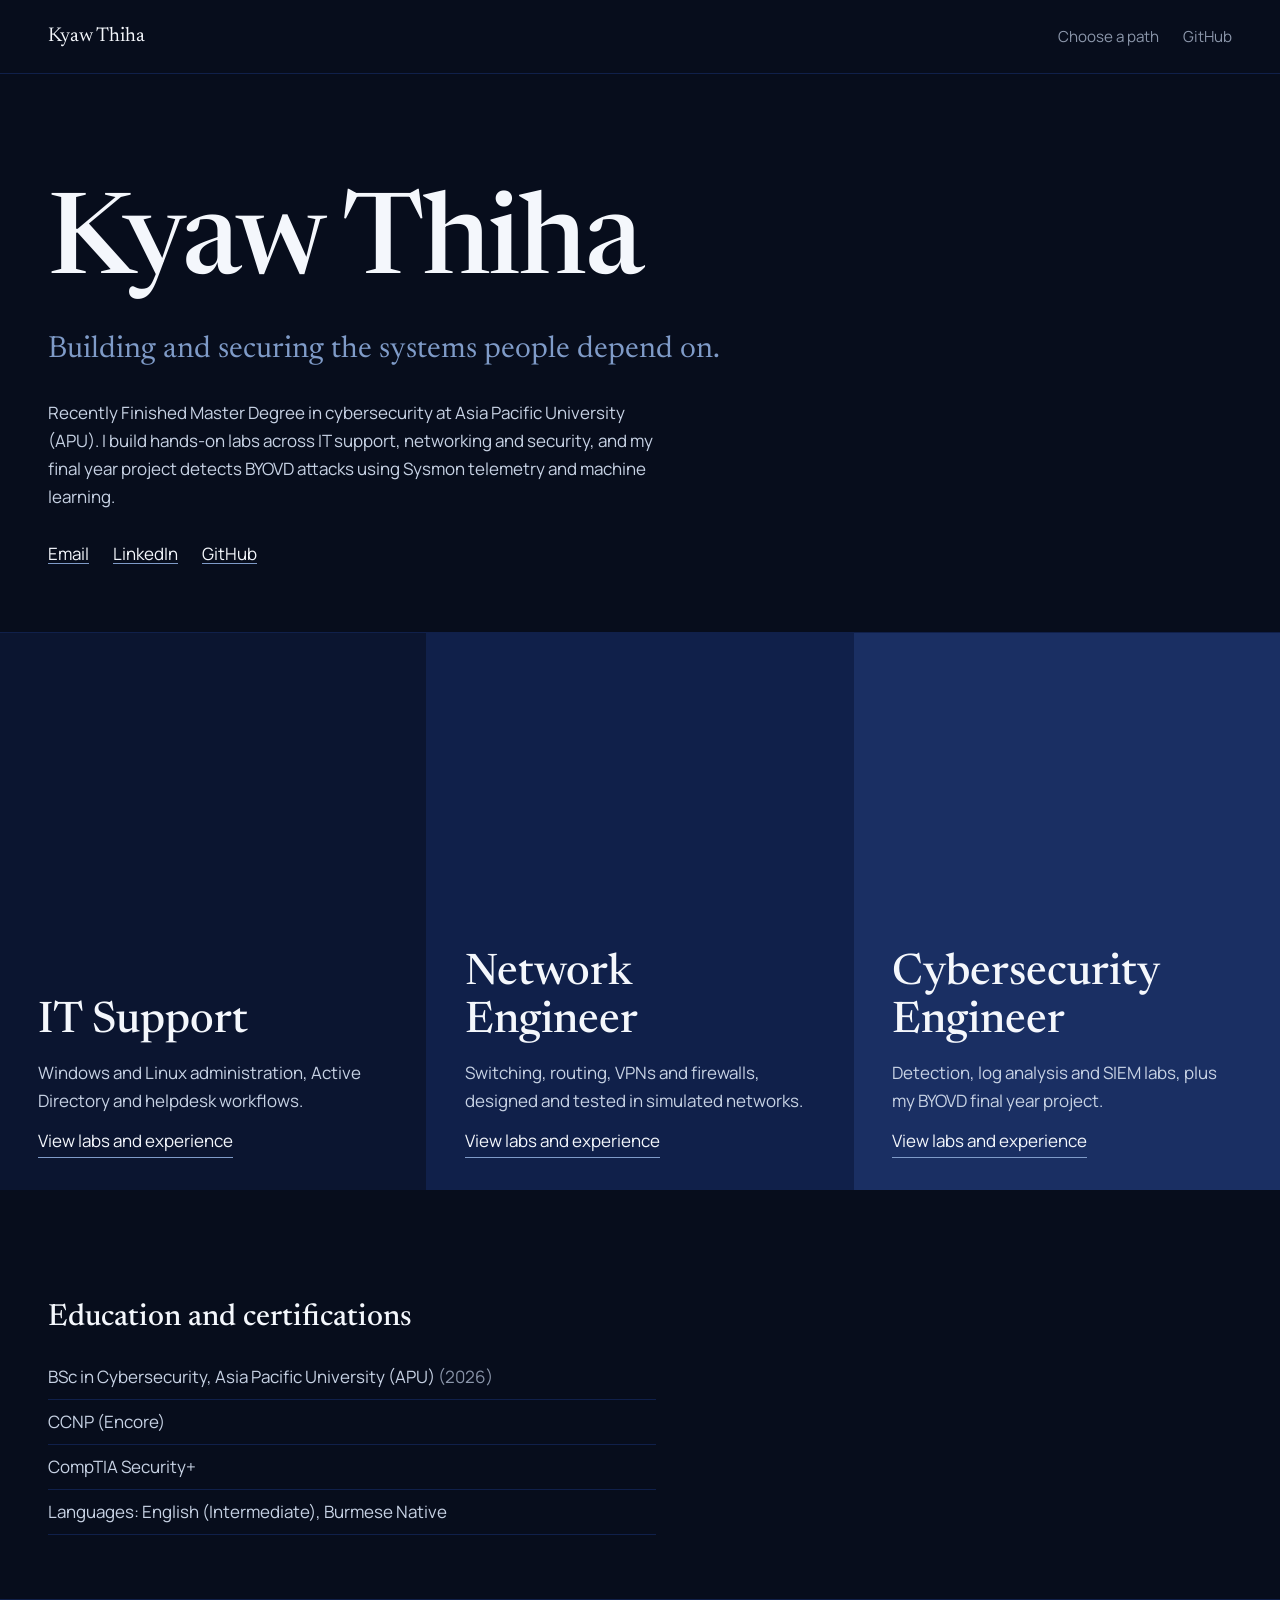
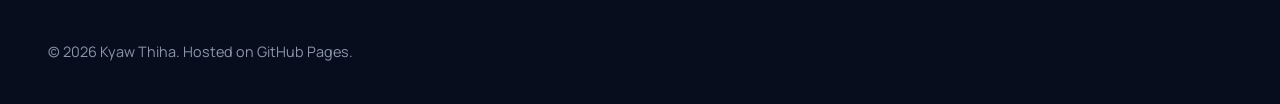
==== commit 59134f65: "Update portfolio details from Marshall Kyaw to Kyaw Thiha" ====
--- a/index.html
+++ b/index.html
@@ -1,10 +1,10 @@
-<!doctype html><html lang="en"><head><meta charset="utf-8"><meta name="viewport" content="width=device-width,initial-scale=1"><title>Marshall Kyaw | Portfolio</title><meta name="description" content="Portfolio of Marshall Kyaw: IT support, networking and cybersecurity labs and experience."><link rel="preconnect" href="https://fonts.googleapis.com"><link rel="preconnect" href="https://fonts.gstatic.com" crossorigin><link href="https://fonts.googleapis.com/css2?family=Manrope:wght@400;600&family=Newsreader:opsz,wght@6..72,400;6..72,500&display=swap" rel="stylesheet"><link rel="stylesheet" href="style.css"></head><body><header class="bar"><a class="brand" href="index.html">Marshall Kyaw</a><nav aria-label="Main"><a href="#paths">Choose a path</a><a href="https://github.com/marshall-kyaw">GitHub</a></nav></header>
+<!doctype html><html lang="en"><head><meta charset="utf-8"><meta name="viewport" content="width=device-width,initial-scale=1"><title>Kyaw Thiha | Portfolio</title><meta name="description" content="Portfolio of Kyaw Thiha: IT support, networking and cybersecurity labs and experience."><link rel="preconnect" href="https://fonts.googleapis.com"><link rel="preconnect" href="https://fonts.gstatic.com" crossorigin><link href="https://fonts.googleapis.com/css2?family=Manrope:wght@400;600&family=Newsreader:opsz,wght@6..72,400;6..72,500&display=swap" rel="stylesheet"><link rel="stylesheet" href="style.css"></head><body><header class="bar"><a class="brand" href="index.html">Kyaw Thiha</a><nav aria-label="Main"><a href="#paths">Choose a path</a><a href="https://github.com/marshall-kyaw">GitHub</a></nav></header>
 <main>
 <div class="hero">
-<h1>Marshall Kyaw</h1>
+<h1>Kyaw Thiha</h1>
 <p class="tag">Building and securing the systems people depend on.</p>
-<p class="bio">Final-year cybersecurity student at Asia Pacific University (APU). I build hands-on labs across IT support, networking and security, and my final year project detects BYOVD attacks using Sysmon telemetry and machine learning.</p>
-<div class="contact"><a href="mailto:your.email@example.com">Email</a><a href="https://www.linkedin.com/in/your-linkedin">LinkedIn</a><a href="https://github.com/marshall-kyaw">GitHub</a></div>
+<p class="bio">Recently Finished Master Degree in cybersecurity at Asia Pacific University (APU). I build hands-on labs across IT support, networking and security, and my final year project detects BYOVD attacks using Sysmon telemetry and machine learning.</p>
+<div class="contact"><a href="mailto:kyawthiha.liu@gmail.com">Email</a><a href="https://www.linkedin.com/in/kyawthiha-liu/">LinkedIn</a><a href="https://github.com/marshall-kyaw">GitHub</a></div>
 </div>
 <div class="paths" id="paths">
 <a class="path" href="it-support.html"><h2>IT Support</h2><p>Windows and Linux administration, Active Directory and helpdesk workflows.</p><span class="go">View labs and experience</span></a>
@@ -14,10 +14,10 @@
 <section class="hero" style="margin-top:0">
 <h2>Education and certifications</h2>
 <ul class="list" style="max-width:38rem;margin-top:1rem">
-<li>BSc in Cybersecurity, Asia Pacific University (APU) <span>(expected [year])</span></li>
-<li>CCNA <span>(planned, add date)</span></li>
-<li>CompTIA Security+ <span>(planned, add date)</span></li>
-<li>Languages: English [level], [language] [level]</li>
+<li>BSc in Cybersecurity, Asia Pacific University (APU) <span>(2026)</span></li>
+<li>CCNP (Encore) <span></span></li>
+<li>CompTIA Security+ <span></span></li>
+<li>Languages: English (Intermediate), Burmese Native</li>
 </ul>
 </section>
-</main><footer>© 2026 Marshall Kyaw. Hosted on GitHub Pages.</footer></body></html>+</main><footer>© 2026 Kyaw Thiha. Hosted on GitHub Pages.</footer></body></html>
